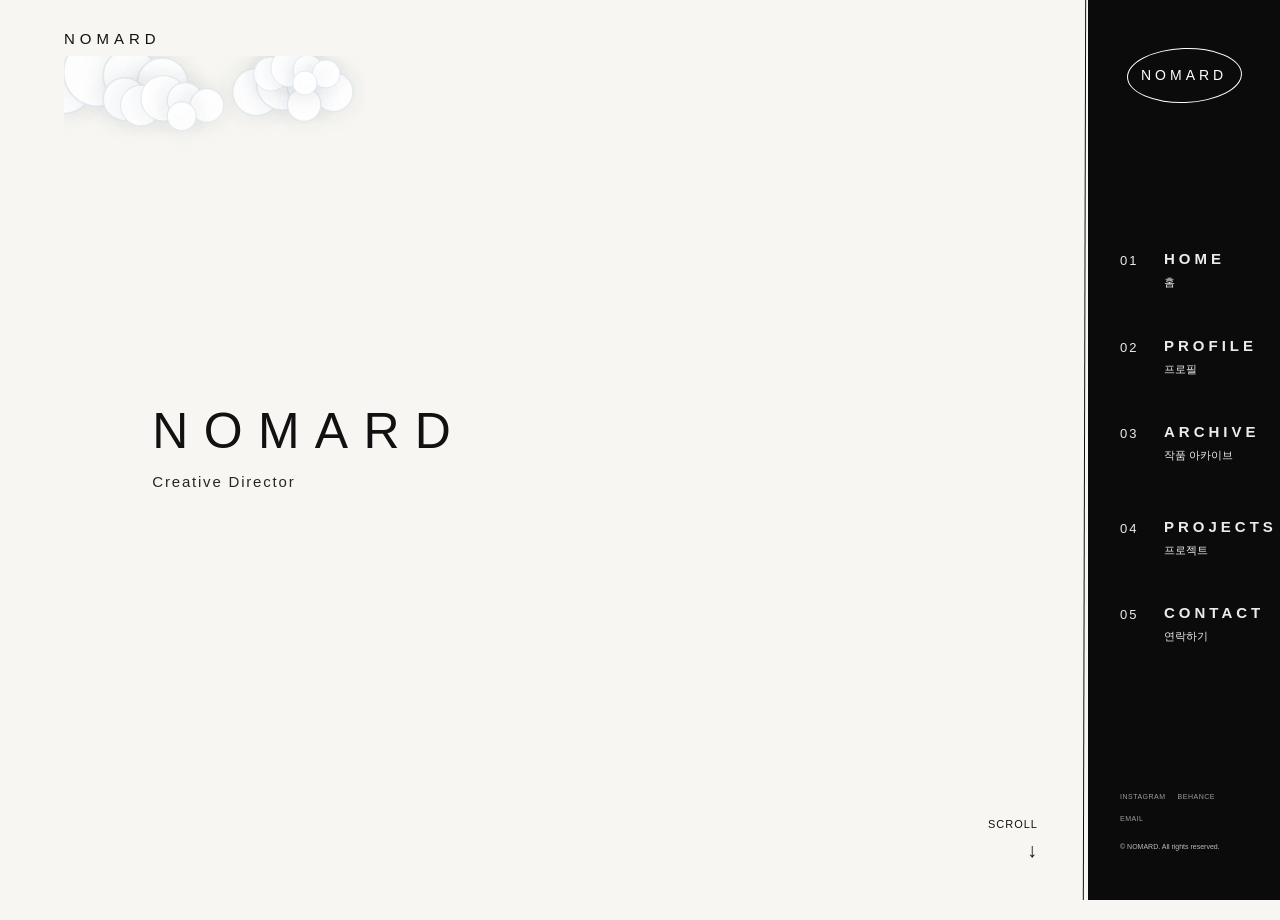
==== index.html @ b76940b4 "First website upload" ====
<!DOCTYPE html>
<html lang="ko">
<head>
  <meta charset="UTF-8" />
  <meta name="referrer" content="no-referrer" />
  <!-- CSP and other security headers are applied via server response headers. -->

  <meta name="viewport" content="width=device-width, initial-scale=1.0" />

  <title>NOMARD | Creative Director</title>

  <link rel="stylesheet" href="css/style.css">
</head>

<body>
  <div class="page">

    <!-- 왼쪽 흰색 메인 영역 -->
    <main class="main-area" id="home">

      <div class="cloud-layer" aria-hidden="true">
        <canvas id="cloudCanvas" class="cloud-canvas"></canvas>
      </div>

      <header class="top-header">
        <a href="#" class="small-logo">NOMARD</a>

        <nav class="top-nav">
        </nav>
      </header>

      <section class="hero" id="heroSection">
        <h1 id="heroTitle">NOMARD</h1>
        <p id="heroSubtitle">Creative Director</p>
      </section>

      <div class="scroll">
        <span>SCROLL</span>
        <span class="scroll-arrow">↓</span>
      </div>

      <div class="hero-media" id="heroMedia" aria-hidden="true">
        <div class="painting-container">
          <div class="painting-left">
            <div class="painting-image-wrap">
              <img id="paintingImage" src="./images/cloud.png" alt="뭉게구름 회화 작품" class="painting-image">
            </div>
            <button type="button" id="paintingPrev" class="painting-nav painting-nav--left" aria-label="Previous artwork">‹</button>
            <button type="button" id="paintingNext" class="painting-nav painting-nav--right" aria-label="Next artwork">›</button>
            <p id="paintingCaption" class="painting-caption">뭉게구름 116.8x60.2 50P 캔버스에 아크릴</p>
          </div>
        </div>
        <p class="hero-media-caption"></p>
      </div>

      <div id="about" class="section-anchor"></div>
      <div id="projects" class="section-anchor"></div>
      <div id="contact" class="section-anchor"></div>

    </main>

    <!-- 경계선 -->
    <div class="divider-line"></div>

    <!-- 오른쪽 검은색 사이드바 -->
    <aside class="side-area">

      <div class="side-logo-wrap">
        <div class="side-logo">
          <span>NOMARD</span>
        </div>
      </div>

      <nav class="side-menu">

        <a href="#home" class="menu-item" data-target="home">
          <span class="menu-number">01</span>

          <span>
            <strong class="menu-title">HOME</strong>
            <span class="menu-subtitle">홈</span>
          </span>
        </a>

        <a href="#about" class="menu-item" data-target="about">
          <span class="menu-number">02</span>

          <span>
            <strong class="menu-title">PROFILE</strong>
            <span class="menu-subtitle">프로필</span>
          </span>
        </a>

        <div class="menu-item archive-item" data-target="archive">
          <span class="menu-number">03</span>

          <div>
            <a href="#archive" class="menu-link" data-target="archive">
              <strong class="menu-title">ARCHIVE</strong>
              <span class="menu-subtitle">작품 아카이브</span>
            </a>

            <div class="archive-submenu" aria-label="Archive categories">
              <button type="button" class="archive-submenu-link" data-label="Painting" data-title="PAINTING" data-description="회화 작품들이 모여 있는 섹션입니다." data-target="painting">painting</button>
              <button type="button" class="archive-submenu-link" data-label="Media Art" data-title="MEDIA ART" data-description="미디어 아트 작품들이 모여 있는 섹션입니다." data-target="media">media art</button>
            </div>
          </div>
        </div>

        <a href="#projects" class="menu-item" data-target="projects">
          <span class="menu-number">04</span>

          <span>
            <strong class="menu-title">PROJECTS</strong>
            <span class="menu-subtitle">프로젝트</span>
          </span>
        </a>

        <a href="#contact" class="menu-item" data-target="contact">
          <span class="menu-number">05</span>

          <span>
            <strong class="menu-title">CONTACT</strong>
            <span class="menu-subtitle">연락하기</span>
          </span>
        </a>

      </nav>

      <footer class="side-footer">

        <div class="social-links">
          <a href="https://www.instagram.com/heumeul_heumeul/" target="_blank" rel="noopener noreferrer">INSTAGRAM</a>
          <a href="https://www.behance.net/a52d21a0" target="_blank" rel="noopener noreferrer">BEHANCE</a>
          <a href="mailto:ssyaaa3578@naver.com">EMAIL</a>
        </div>

        <p class="copyright">
          © NOMARD. All rights reserved.
        </p>

      </footer>

    </aside>

  </div>

  <div id="archiveOverlay" class="archive-overlay" aria-hidden="true">
    <div class="archive-panel">
      <h2 id="archiveTitle">ARCHIVE</h2>
      <p id="archiveDescription">작품 아카이브 섹션입니다.</p>
      <button type="button" class="archive-close" id="archiveClose">Close</button>
    </div>
  </div>

  <script src="js/main.js" defer></script>
</body>
</html>
---- css/style.css ----
* {
  margin: 0;
  padding: 0;
  box-sizing: border-box;
}

html {
  scroll-behavior: smooth;
}

body {
  font-family: Arial, Helvetica, sans-serif;
  background: #f7f6f2;
  color: #111;
  overflow-x: hidden;
  line-height: 1.4;
  -webkit-font-smoothing: antialiased;
  text-rendering: optimizeLegibility;
}

/* 기본 페이지 레이아웃: 왼쪽 메인(약 85%), 오른쪽 사이드(약 15%) */
.page {
  display: flex;
  align-items: stretch;
}

/* 데스크탑 이상에서 2단 레이아웃으로 보여주기 위한 기본값 (미디어쿼리로 재정의 가능) */
.main-area {
  width: calc(100% - 15%);
  min-height: 100vh;
  padding: 56px 64px;
  position: relative;
  background: transparent;
}

.side-area {
  width: 15%;
  min-width: 180px;
  position: fixed;
  top: 0;
  right: 0;
  bottom: 0;
  padding: 48px 32px;
  display: flex;
  flex-direction: column;
  justify-content: space-between;
  background: #0b0b0b;
  color: #fff;
}

/* 사이드바 내부 링크 색상 고정 (브라우저 기본 방문색 보라 제거) */
.side-area a,
.side-area a:visited {
  color: inherit;
  text-decoration: none;
}

.side-area .menu-item .menu-title,
.side-area .menu-item .menu-subtitle,
.side-area .menu-number {
  color: rgba(255,255,255,0.92);
}

.social-links a,
.side-footer a {
  color: rgba(255,255,255,0.6);
  text-decoration: none;
}

.menu-item a:hover,
.archive-submenu .archive-submenu-link:hover {
  opacity: 0.85;
  transform: translateX(2px);
}


.contact-actions {
  display: flex;
  gap: 12px;
  align-items: center;
}

.contact-link {
  display: inline-flex;
  align-items: center;
  gap: 12px;
  padding: 12px 14px;
  background: #fff;
  border: 1px solid rgba(17, 17, 17, 0.06);
  border-radius: 20px;
  box-shadow: 0 12px 30px rgba(17, 17, 17, 0.06);
  color: #111;
  font-weight: 700;
  letter-spacing: 1px;
  text-transform: uppercase;
}

.contact-link:hover {
  transform: translateY(-3px);
}

.contact-icon {
  position: relative;
  width: 44px;
  height: 44px;
  border-radius: 12px;
  display: inline-block;
}

.contact-icon.ig-icon {
  background: radial-gradient(circle at 30% 25%, #fdd090 0%, #f47464 30%, #cb2d7f 60%, #4b52e5 95%);
  box-shadow: inset 0 0 0 1px rgba(255, 255, 255, 0.22), 0 8px 20px rgba(0, 0, 0, 0.08);
}

.contact-icon.email-icon {
  background: linear-gradient(180deg, #ffffff 0%, #f3f3f3 100%);
  border: 1px solid rgba(17,17,17,0.06);
}

.contact-icon.ig-icon::before {
  content: "";
  position: absolute;
  width: 28px;
  height: 28px;
  top: 8px;
  left: 8px;
  border-radius: 8px;
  background: rgba(255, 255, 255, 0.95);
}

.contact-icon.ig-icon::after {
  content: "";
  position: absolute;
  width: 16px;
  height: 16px;
  top: 50%;
  left: 50%;
  transform: translate(-50%, -50%);
  border-radius: 50%;
  background: #111;
  box-shadow: inset 0 0 0 2px rgba(255, 255, 255, 0.75);
}

.contact-icon.ig-icon .flash,
.contact-icon.email-icon .flash {
  position: absolute;
  top: 8px;
  right: 8px;
  width: 8px;
  height: 8px;
  border-radius: 50%;
  background: #fff;
  box-shadow: 0 0 0 1px rgba(255, 255, 255, 0.75);
}

.contact-icon.email-icon .envelope {
  position: absolute;
  left: 10px;
  right: 10px;
  top: 14px;
  height: 12px;
  background: linear-gradient(90deg, rgba(0,0,0,0.9) 0%, rgba(0,0,0,0.9) 100%);
  clip-path: polygon(0 0, 100% 0, 100% 65%, 50% 40%, 0 65%);
  border-radius: 2px;
}

.contact-text {
  font-size: 12px;
  letter-spacing: 1.5px;
}

.small-logo {
  font-size: 15px;
  font-weight: 500;
  letter-spacing: 5px;
}

/* 왼쪽 상단 로고 링크 색상 고정 (보라색 방문색 제거) */
.small-logo,
.small-logo:visited {
  color: #111;
  text-decoration: none;
}

.small-logo:hover,
.small-logo:focus-visible {
  opacity: 0.8;
  transform: translateY(-1px);
}

.top-nav {
  display: flex;
  gap: 42px;
  margin-right: 20px;
}

/* 상단 헤더 고정: 왼쪽 상단에 작은 로고 배치 */
.top-header {
  position: absolute;
  top: 28px;
  left: 64px;
  z-index: 10;
  display: flex;
  align-items: center;
  gap: 18px;
}

/* 모바일에서는 내부 여백에 맞춰 위치 조정 */
@media (max-width: 700px) {
  .top-header {
    position: relative;
    top: 0;
    left: 0;
    padding: 8px 0;
  }
}

.top-nav a {
  font-size: 12px;
  letter-spacing: 1px;
  transition: opacity 0.3s ease, transform 0.25s ease;
  padding: 2px 0;
  position: relative;
}

.top-nav a::after {
  content: "";
  position: absolute;
  left: 0;
  bottom: -2px;
  width: 100%;
  height: 1px;
  background: currentColor;
  transform: scaleX(0);
  transform-origin: left;
  transition: transform 0.25s ease;
}

.top-nav a:hover::after,
.top-nav a:focus-visible::after {
  transform: scaleX(1);
}

.top-nav a:hover,
.top-nav a:focus-visible {
  opacity: 0.45;
  transform: translateY(-1px);
}

.hero {
  position: absolute;
  top: 50%;
  left: 14%;
  z-index: 2;
  transform: translateY(-50%);
  transition: top 0.45s cubic-bezier(0.22, 1, 0.36, 1), transform 0.45s cubic-bezier(0.22, 1, 0.36, 1), opacity 0.35s ease;
  max-width: min(560px, 76vw);
  opacity: 1;
}

.hero.hero--section {
  top: 42%;
  transform: translateY(-50%) translateX(4px);
}

.hero h1 {
  font-size: clamp(38px, 3.9vw, 72px);
  font-weight: 500;
  letter-spacing: clamp(12px, 1.2vw, 20px);
  white-space: nowrap;
  line-height: 1;
  transition: transform 0.45s cubic-bezier(0.22, 1, 0.36, 1), letter-spacing 0.35s ease;
}

.hero p {
  margin-top: 14px;
  font-size: 15px;
  letter-spacing: 1.8px;
  opacity: 0.9;
  line-height: 1.5;
  transition: transform 0.45s cubic-bezier(0.22, 1, 0.36, 1), opacity 0.35s ease;
}

.contact-card {
  margin-top: 24px;
  max-width: 320px;
  opacity: 0;
  pointer-events: none;
  transform: translateY(12px);
  transition: opacity 0.3s ease, transform 0.3s ease;
}

.contact-card.show {
  opacity: 1;
  pointer-events: auto;
  transform: translateY(0);
}

.contact-link {
  display: inline-flex;
  align-items: center;
  gap: 12px;
  padding: 16px 18px;
  background: #fff;
  border: 1px solid rgba(17, 17, 17, 0.08);
  border-radius: 24px;
  box-shadow: 0 18px 42px rgba(17, 17, 17, 0.08);
  color: #111;
  font-weight: 700;
  letter-spacing: 1px;
  text-transform: uppercase;
}

.contact-icon {
  position: relative;
  width: 46px;
  height: 46px;
  border-radius: 18px;
  background: radial-gradient(circle at 30% 25%, #fdd090 0%, #f47464 30%, #cb2d7f 60%, #4b52e5 95%);
  box-shadow: inset 0 0 0 1px rgba(255, 255, 255, 0.22), 0 10px 26px rgba(0, 0, 0, 0.12);
}

.contact-icon::before {
  content: "";
  position: absolute;
  inset: 8px;
  border-radius: 14px;
  background: rgba(255, 255, 255, 0.94);
}

.contact-icon::after {
  content: "";
  position: absolute;
  width: 16px;
  height: 16px;
  top: 50%;
  left: 50%;
  transform: translate(-50%, -50%);
  border-radius: 50%;
  background: #111;
  box-shadow: inset 0 0 0 2px rgba(255, 255, 255, 0.75);
}

.contact-icon .flash {
  position: absolute;
  top: 8px;
  right: 8px;
  width: 8px;
  height: 8px;
  border-radius: 50%;
  background: #fff;
  box-shadow: 0 0 0 1px rgba(255, 255, 255, 0.75);
}

.contact-text {
  font-size: 12px;
  letter-spacing: 1.5px;
}

.hero.hero--section h1 {
  transform: translateY(-2px);
  letter-spacing: 22px;
}

.hero.hero--section p {
  transform: translateY(-2px);
  opacity: 1;
}

.main-area.artwork-visible .hero {
  top: 112px;
  left: clamp(50px, 7vw, 110px);
  transform: none;
}

.main-area.artwork-visible .hero h1 {
  font-size: clamp(34px, 3.2vw, 56px);
  letter-spacing: clamp(12px, 1.6vw, 20px);
}

.main-area.artwork-visible .hero p {
  margin-top: 10px;
}

.scroll {
  position: absolute;
  right: 50px;
  bottom: 40px;
  display: flex;
  flex-direction: column;
  gap: 8px;
  font-size: 11px;
  letter-spacing: 1px;
  text-align: right;
  z-index: 2;
}

.main-area.artwork-visible .scroll {
  display: none;
}

.scroll-arrow {
  font-size: 20px;
  line-height: 1;
}

.hero-media {
  position: absolute;
  top: 0;
  right: 0;
  bottom: 0;
  left: 0;
  display: flex;
  flex-direction: column;
  align-items: stretch;
  justify-content: center;
  z-index: 1;
  padding-top: 160px;
  box-sizing: border-box;
  opacity: 0;
  transform: translateY(20px);
  pointer-events: none;
  transition: opacity 1s ease, transform 1s ease;
}

.hero-media.show {
  opacity: 1;
  transform: translateY(0);
  pointer-events: auto;
}

.hero-artwork {
  display: block;
  width: min(820px, 100%);
  height: auto;
  min-width: 0;
  min-height: 0;
  max-width: 100%;
  max-height: calc(100% - 46px);
  object-fit: contain;
  border-radius: 20px;
  border: 1px solid rgba(17, 17, 17, 0.08);
  box-shadow: 0 26px 56px rgba(17, 17, 17, 0.08);
  background: #f7f6f2;
}

.painting-container {
  position: relative;
  display: flex;
  justify-content: center;
  width: 100%;
  background: transparent;
  border-radius: 24px;
  overflow: hidden;
  padding: 24px 0 0;
}

.painting-nav {
  position: absolute;
  top: 50%;
  transform: translateY(-50%);
  width: 38px;
  height: 38px;
  border: 1px solid rgba(17, 17, 17, 0.14);
  border-radius: 50%;
  background: rgba(255, 255, 255, 0.92);
  color: rgba(17, 17, 17, 0.9);
  font-size: 20px;
  font-weight: 700;
  display: flex;
  align-items: center;
  justify-content: center;
  cursor: pointer;
  transition: transform 0.2s ease, box-shadow 0.2s ease, background-color 0.2s ease;
  backdrop-filter: blur(10px);
  z-index: 3;
}

.painting-nav:hover,
.painting-nav:focus-visible {
  transform: translateY(-50%) scale(1.05);
  box-shadow: 0 10px 24px rgba(17, 17, 17, 0.14);
  outline: none;
  background: rgba(255, 255, 255, 1);
}

.painting-nav--left {
  left: 16px;
}

.painting-nav--right {
  right: 16px;
}

.painting-left {
  position: relative;
  flex: 0 0 auto;
  width: min(840px, 100%);
  max-width: 840px;
  overflow: hidden;
  margin: 0 auto;
  border-radius: 24px;
  background: #fff;
  box-shadow: 0 38px 90px rgba(17, 17, 17, 0.08);
  border: 1px solid rgba(255, 255, 255, 0.55);
}

.painting-image-wrap {
  position: relative;
  width: 100%;
  transition: opacity 0.35s ease;
}

.painting-left.fade-out .painting-image-wrap {
  opacity: 0.35;
}

.painting-left img {
  width: 100%;
  height: auto;
  object-fit: cover;
  object-position: center;
  display: block;
  opacity: 1;
  transition: opacity 0.45s ease, transform 0.35s ease, filter 0.35s ease;
  filter: saturate(1.04) contrast(1.03);
  user-select: none;
  -webkit-user-drag: none;
  -webkit-touch-callout: none;
  pointer-events: none;
}

.painting-left:hover img {
  transform: scale(1.01);
  filter: saturate(1.08) contrast(1.05);
}

.painting-caption {
  margin: 16px 5% 24px;
  width: 90%;
  max-width: 840px;
  text-align: left;
  font-size: 15px;
  color: rgba(17, 17, 17, 0.78);
  line-height: 1.8;
  letter-spacing: 0.25px;
}

.painting-right h2{
  font-size:48px;
  margin:0;
  line-height:1.05;
}

.hero-media-caption {
  margin-top: 20px;
  font-size: 14px;
  letter-spacing: 0.45px;
  color: #555;
  max-width: 700px;
  line-height: 1.8;
  text-align: center;
}

.side-logo-wrap {
  display: flex;
  justify-content: center;
}

.side-logo {
  width: 115px;
  height: 55px;
  border: 1px solid #fff;
  border-radius: 50%;
  display: flex;
  align-items: center;
  justify-content: center;
  transform: rotate(-2deg);
}

.side-logo span {
  font-size: 14px;
  letter-spacing: 4px;
  transform: rotate(2deg);
}

.side-menu {
  display: flex;
  flex-direction: column;
  gap: 46px;
}

.menu-item {
  display: grid;
  grid-template-columns: 34px 1fr;
  column-gap: 10px;
  align-items: start;
}

.archive-submenu {
  display: flex;
  flex-direction: column;
  gap: 16px;
  margin-top: 18px;
}

.archive-submenu-link {
  width: 100%;
  background: transparent;
  border: 0;
  color: #fff;
  padding: 10px 0;
  text-align: left;
  font-size: 14px;
  letter-spacing: 2px;
  text-transform: uppercase;
  cursor: pointer;
  transition: opacity 0.2s ease, transform 0.25s ease;
}

.archive-submenu-link:hover,
.archive-submenu-link:focus-visible {
  opacity: 0.8;
  transform: translateX(2px);
}

.menu-number {
  color: #969696;
  font-size: 13px;
  letter-spacing: 2px;
  padding-top: 2px;
}

.menu-title {
  display: block;
  font-size: 15px;
  letter-spacing: 4px;
  margin-bottom: 6px;
  line-height: 1.2;
}

.menu-subtitle {
  font-size: 11px;
  color: #d4d4d4;
  line-height: 1.5;
  display: block;
}

.section-anchor {
  display: block;
  height: 0;
}

.menu-link {
  display: block;
}

.archive-item {
  position: relative;
  display: grid;
  grid-template-columns: 34px 1fr;
  align-items: start;
}

.archive-submenu {
  display: flex;
  flex-direction: column;
  gap: 8px;
  margin-top: 8px;
  max-height: 0;
  overflow: hidden;
  opacity: 0;
  transform: translateY(-4px);
  transition: all 0.25s ease;
  padding-left: 0;
}

.archive-item:hover .archive-submenu,
.archive-item:focus-within .archive-submenu {
  max-height: 120px;
  opacity: 1;
  transform: translateY(0);
}

.archive-submenu .archive-submenu-link {
  font-size: 11px;
  letter-spacing: 2px;
  color: #d4d4d4;
  text-transform: lowercase;
  text-align: left;
  background: transparent;
  border: 0;
  padding: 0;
  cursor: pointer;
  transition: color 0.2s ease, opacity 0.2s ease, transform 0.25s ease;
}

.archive-submenu .archive-submenu-link:hover,
.archive-submenu .archive-submenu-link:focus-visible {
  color: #fff;
  opacity: 0.8;
  transform: translateX(2px);
}

.interaction-label {
  position: fixed;
  right: 24px;
  bottom: 24px;
  background: rgba(17, 17, 17, 0.92);
  color: #fff;
  padding: 10px 14px;
  font-size: 11px;
  letter-spacing: 1px;
  text-transform: uppercase;
  opacity: 0;
  pointer-events: none;
  transform: translateY(8px);
  transition: all 0.25s ease;
  z-index: 30;
  border: 1px solid rgba(255,255,255,0.18);
}

.interaction-label.show {
  opacity: 1;
  transform: translateY(0);
}

.archive-overlay {
  position: fixed;
  inset: 0;
  background: rgba(247, 246, 242, 0.96);
  display: flex;
  align-items: center;
  justify-content: center;
  padding: 40px;
  opacity: 0;
  pointer-events: none;
  transition: opacity 0.35s ease;
  z-index: 40;
}

.archive-overlay.show {
  opacity: 1;
  pointer-events: auto;
}

.archive-overlay.show .archive-panel {
  transform: translateY(0);
  opacity: 1;
}

.archive-panel {
  width: min(760px, 100%);
  background: transparent;
  border: 0;
  box-shadow: none;
  text-align: center;
  color: #111;
  transform: translateY(8px);
  transition: transform 0.35s ease, opacity 0.35s ease;
  opacity: 0;
}

.archive-panel h2 {
  font-size: 26px;
  letter-spacing: 5px;
  margin-bottom: 14px;
  text-transform: uppercase;
  line-height: 1.2;
}

.archive-panel p {
  font-size: 14px;
  line-height: 1.8;
  letter-spacing: 1px;
  margin-bottom: 12px;
  max-width: 560px;
  margin-inline: auto;
}

.archive-close {
  margin-top: 24px;
  border: 1px solid rgba(17, 17, 17, 0.25);
  background: transparent;
  color: #111;
  padding: 10px 18px;
  font-size: 11px;
  letter-spacing: 2px;
  text-transform: uppercase;
  cursor: pointer;
  transition: background-color 0.2s ease, color 0.2s ease, transform 0.2s ease;
}

.archive-close:hover,
.archive-close:focus-visible {
  background-color: rgba(17, 17, 17, 0.06);
  transform: translateY(-1px);
}

.side-footer {
  font-size: 8px;
  color: #ddd;
}

.social-links {
  display: flex;
  flex-wrap: wrap;
  gap: 12px;
  margin-bottom: 18px;
  font-size: 7px;
  letter-spacing: 0.5px;
}

.copyright {
  font-size: 7px;
  line-height: 1.5;
  color: #bdbdbd;
}

/* 흰색과 검은색 사이의 손그림 선 */
.divider-line {
  position: fixed;
  top: 0;
  right: calc(15% - 5px);
  width: 12px;
  height: 100vh;
  z-index: 20;
  pointer-events: auto;
  cursor: ns-resize;
}

.divider-line::before,
.divider-line::after {
  content: "";
  position: absolute;
  top: 0;
  width: 1px;
  height: 100%;
  background: #111;
  pointer-events: none;
}

.divider-line::before {
  left: 3px;
  transform: rotate(0.15deg);
}

.divider-line::after {
  left: 8px;
  opacity: 0.45;
  transform: rotate(-0.1deg);
}

/* 태블릿 */
@media (max-width: 1100px) {
  .main-area {
    width: 82%;
  }

  .side-area {
    width: 18%;
    min-width: 180px;
  }

  .divider-line {
    right: calc(18% - 5px);
  }

  .top-nav {
    display: none;
  }

  .hero {
    left: 10%;
  }

  .hero h1 {
    letter-spacing: 18px;
  }
}

/* 모바일 */
@media (max-width: 700px) {
  .page {
    display: block;
  }

  .main-area {
    width: 100%;
    min-height: 75vh;
    padding: 28px 24px;
  }

  .side-area {
    position: relative;
    width: 100%;
    min-width: 0;
    height: auto;
    min-height: 100vh;
    padding: 38px 28px;
  }

  .divider-line {
    display: none;
  }

  .hero {
    top: 48%;
    left: 24px;
    right: 24px;
  }

  .hero h1 {
    font-size: 38px;
    letter-spacing: 12px;
  }

  .hero p {
    font-size: 13px;
    letter-spacing: 2px;
  }

  .main-area.artwork-visible {
    min-height: 640px;
  }

  .main-area.artwork-visible .hero {
    top: 92px;
    left: 24px;
    right: 24px;
  }

  .main-area.artwork-visible .hero h1 {
    font-size: 30px;
    letter-spacing: 8px;
  }

  .hero-media {
    top: 190px;
    right: auto;
    bottom: 32px;
    left: 24px;
    width: calc(100vw - 48px);
    min-width: 0;
    max-width: calc(100vw - 48px);
  }

  .hero-artwork {
    width: 100%;
    max-width: 100%;
    border-radius: 14px;
  }

  .scroll {
    left: 24px;
    bottom: 25px;
  }

  .side-menu {
    margin: 80px 0;
  }

  .side-logo {
    width: 150px;
    height: 70px;
  }

  .side-footer {
    font-size: 10px;
  }

  .social-links,
  .copyright {
    font-size: 9px;
  }
}
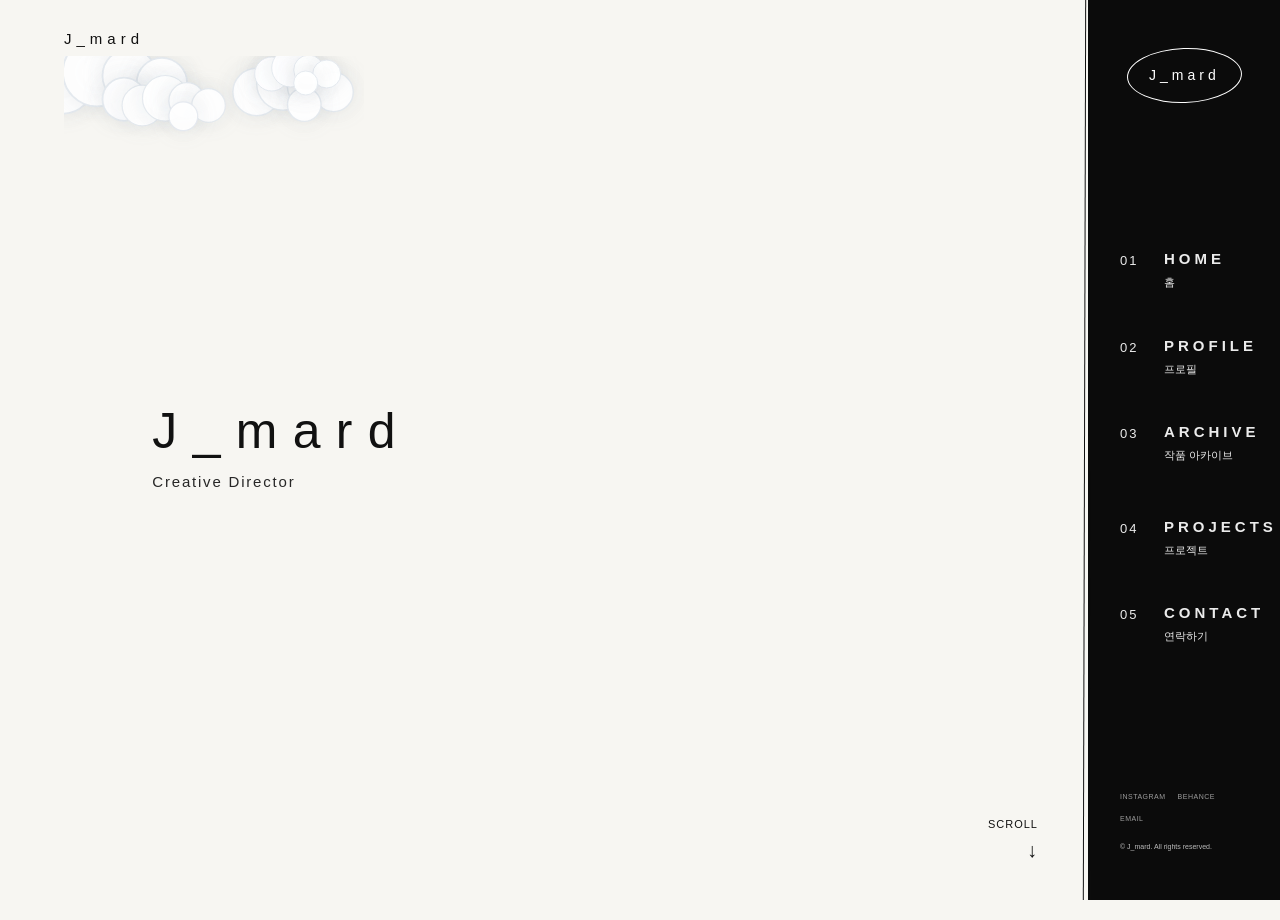
==== commit 5815ef1e: "J_MARD 브랜드명 수정" ====
--- a/index.html
+++ b/index.html
@@ -7,7 +7,7 @@
 
   <meta name="viewport" content="width=device-width, initial-scale=1.0" />
 
-  <title>NOMARD | Creative Director</title>
+  <title>J_MARD | Creative Director</title>
 
   <link rel="stylesheet" href="css/style.css">
 </head>
@@ -23,14 +23,14 @@
       </div>
 
       <header class="top-header">
-        <a href="#" class="small-logo">NOMARD</a>
+        <a href="#" class="small-logo">J_mard</a>
 
         <nav class="top-nav">
         </nav>
       </header>
 
       <section class="hero" id="heroSection">
-        <h1 id="heroTitle">NOMARD</h1>
+        <h1 id="heroTitle">J_mard</h1>
         <p id="heroSubtitle">Creative Director</p>
       </section>
 
@@ -66,8 +66,8 @@
     <aside class="side-area">
 
       <div class="side-logo-wrap">
-        <div class="side-logo">
-          <span>NOMARD</span>
+          <div class="side-logo">
+          <span>J_mard</span>
         </div>
       </div>
 
@@ -136,7 +136,7 @@
         </div>
 
         <p class="copyright">
-          © NOMARD. All rights reserved.
+          © J_mard. All rights reserved.
         </p>
 
       </footer>
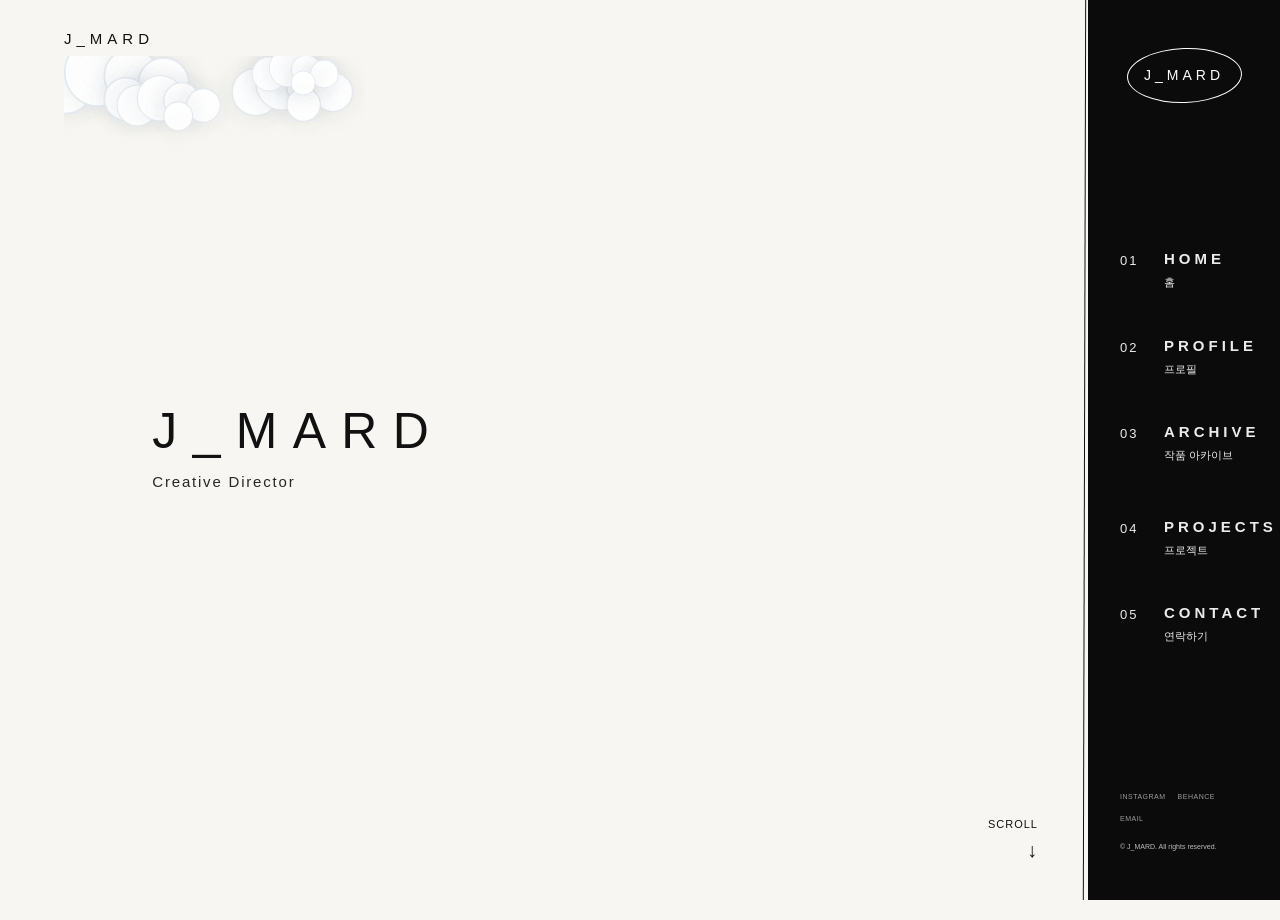
==== commit 56e57f98: "대문자 표기 통일: J_MARD" ====
--- a/index.html
+++ b/index.html
@@ -23,14 +23,14 @@
       </div>
 
       <header class="top-header">
-        <a href="#" class="small-logo">J_mard</a>
+        <a href="#" class="small-logo">J_MARD</a>
 
         <nav class="top-nav">
         </nav>
       </header>
 
       <section class="hero" id="heroSection">
-        <h1 id="heroTitle">J_mard</h1>
+        <h1 id="heroTitle">J_MARD</h1>
         <p id="heroSubtitle">Creative Director</p>
       </section>
 
@@ -67,7 +67,7 @@
 
       <div class="side-logo-wrap">
           <div class="side-logo">
-          <span>J_mard</span>
+          <span>J_MARD</span>
         </div>
       </div>
 
@@ -136,7 +136,7 @@
         </div>
 
         <p class="copyright">
-          © J_mard. All rights reserved.
+          © J_MARD. All rights reserved.
         </p>
 
       </footer>
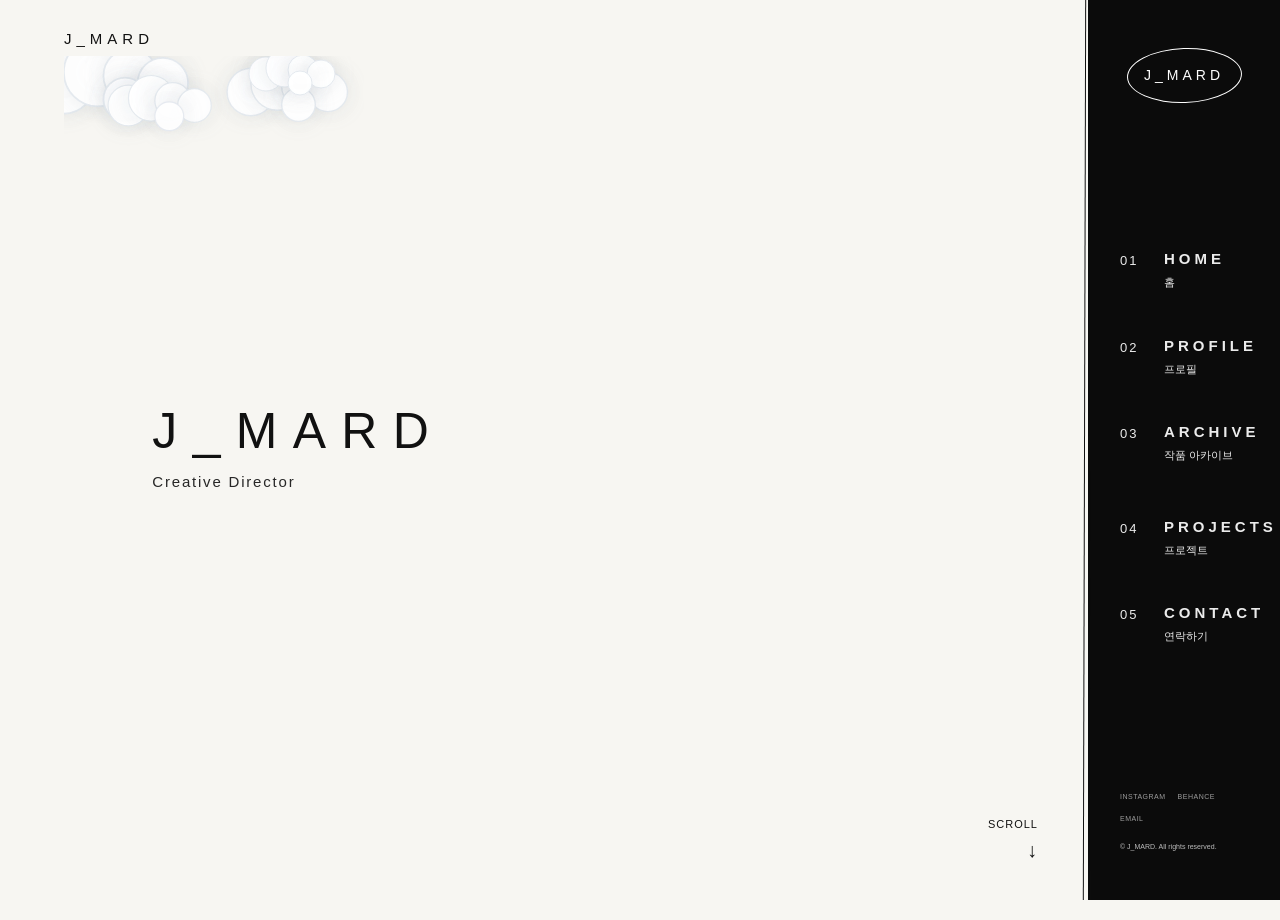
==== commit 92b447bb: "Add files via upload" ====
--- a/index.html
+++ b/index.html
@@ -113,6 +113,10 @@
           <span>
             <strong class="menu-title">PROJECTS</strong>
             <span class="menu-subtitle">프로젝트</span>
+            <span class="menu-project-detail">
+              <span class="project-detail-item" role="button" tabindex="0" data-project-title="FLUID WORLD">FLUID WORLD</span>
+              <span class="project-detail-item" role="button" tabindex="0" data-project-title="MUTANT SEA">MUTANT SEA</span>
+            </span>
           </span>
         </a>
 
--- a/css/style.css
+++ b/css/style.css
@@ -16,6 +16,21 @@
   line-height: 1.4;
   -webkit-font-smoothing: antialiased;
   text-rendering: optimizeLegibility;
+  -webkit-user-select: none;
+  -moz-user-select: none;
+  -ms-user-select: none;
+  user-select: none;
+  -webkit-touch-callout: none;
+}
+
+img, canvas, video, svg {
+  -webkit-user-select: none;
+  -moz-user-select: none;
+  -ms-user-select: none;
+  user-select: none;
+  -webkit-user-drag: none;
+  user-drag: none;
+  pointer-events: none;
 }
 
 /* 기본 페이지 레이아웃: 왼쪽 메인(약 85%), 오른쪽 사이드(약 15%) */
@@ -269,7 +284,12 @@
   letter-spacing: clamp(12px, 1.2vw, 20px);
   white-space: nowrap;
   line-height: 1;
-  transition: transform 0.45s cubic-bezier(0.22, 1, 0.36, 1), letter-spacing 0.35s ease;
+  transition: opacity 0.2s ease, transform 0.3s cubic-bezier(0.22, 1, 0.36, 1), letter-spacing 0.35s ease;
+}
+
+.hero h1.is-changing {
+  opacity: 0;
+  transform: translateY(8px);
 }
 
 .hero p {
@@ -644,6 +664,46 @@
   color: #d4d4d4;
   line-height: 1.5;
   display: block;
+}
+
+.menu-project-detail {
+  display: block;
+  max-height: 0;
+  margin-top: 0;
+  overflow: hidden;
+  color: #d4d4d4;
+  font-size: 9px;
+  letter-spacing: 1.2px;
+  line-height: 1.7;
+  opacity: 0;
+  transform: translateY(-3px);
+  transition: max-height 0.25s ease, margin-top 0.25s ease, opacity 0.25s ease, transform 0.25s ease;
+}
+
+.menu-project-detail span {
+  display: block;
+}
+
+.project-detail-item {
+  cursor: pointer;
+  transition: color 0.2s ease, opacity 0.2s ease;
+}
+
+.project-detail-item:hover,
+.project-detail-item:focus-visible {
+  color: #fff;
+  opacity: 0.8;
+  outline: none;
+}
+
+.menu-item:hover .menu-project-detail,
+.menu-item.is-hovered .menu-project-detail,
+.menu-item:focus-visible .menu-project-detail,
+.menu-item:focus-within .menu-project-detail {
+  max-height: 40px;
+  margin-top: 8px;
+  opacity: 1;
+  transform: translateY(0);
 }
 
 .section-anchor {
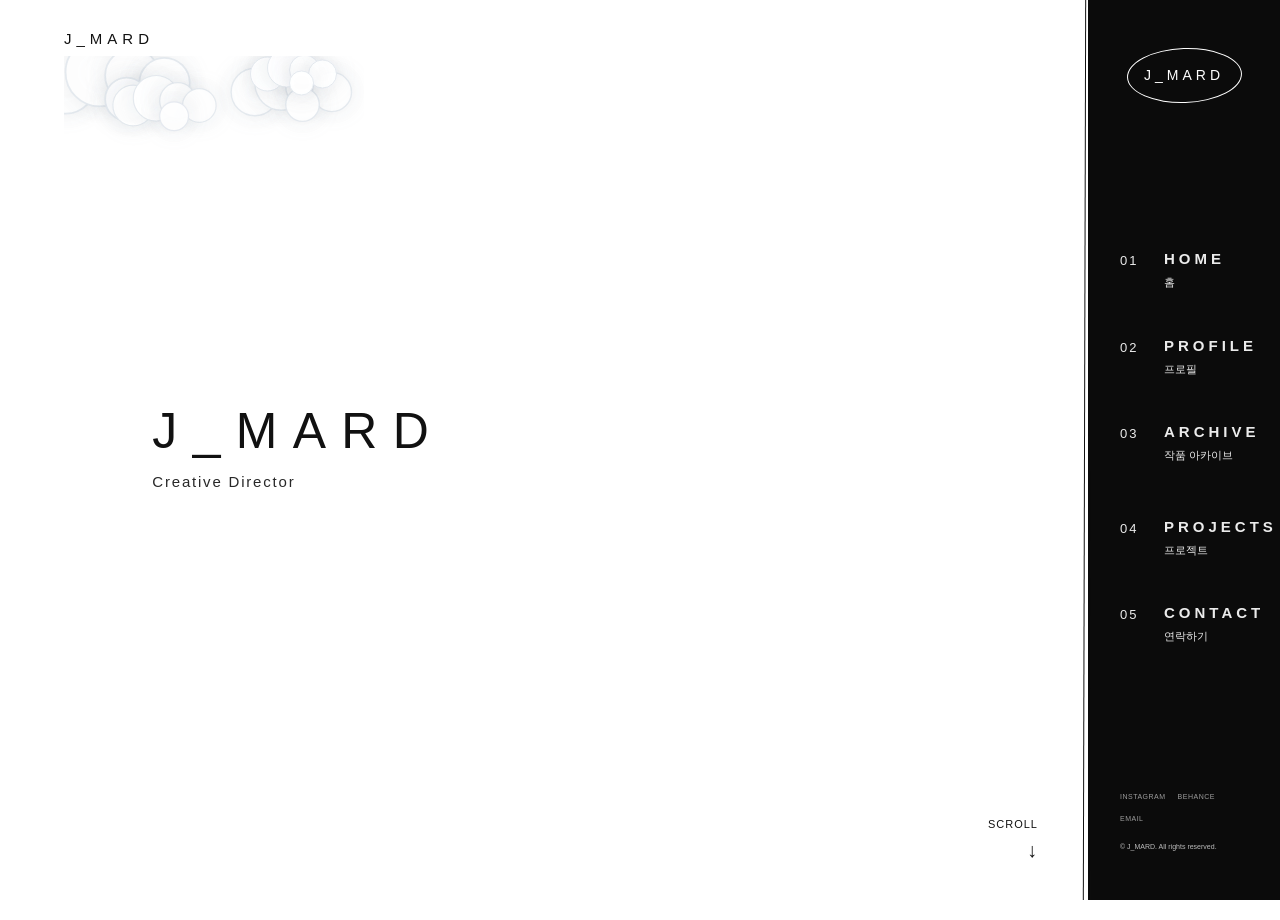
==== commit 904f0cc2: "Add files via upload" ====
--- a/index.html
+++ b/index.html
@@ -49,6 +49,12 @@
             <button type="button" id="paintingNext" class="painting-nav painting-nav--right" aria-label="Next artwork">›</button>
             <p id="paintingCaption" class="painting-caption">뭉게구름 116.8x60.2 50P 캔버스에 아크릴</p>
           </div>
+        </div>
+        <div class="fluid-world-video-container">
+          <video id="fluidWorldVideo" class="fluid-world-video" controls playsinline preload="metadata" aria-label="FLUID WORLD project video">
+            <source src="./video/Timeline%201.mov" type="video/quicktime">
+            브라우저에서 이 동영상을 재생할 수 없습니다.
+          </video>
         </div>
         <p class="hero-media-caption"></p>
       </div>
--- a/css/style.css
+++ b/css/style.css
@@ -10,7 +10,7 @@
 
 body {
   font-family: Arial, Helvetica, sans-serif;
-  background: #f7f6f2;
+  background: #fff;
   color: #111;
   overflow-x: hidden;
   line-height: 1.4;
@@ -402,6 +402,25 @@
   margin-top: 10px;
 }
 
+.main-area.fluid-world-visible {
+  min-height: 100vh;
+}
+
+.main-area.fluid-world-visible .hero {
+  top: 112px;
+  left: clamp(50px, 7vw, 110px);
+  transform: none;
+}
+
+.main-area.fluid-world-visible .hero h1 {
+  font-size: clamp(34px, 3.2vw, 56px);
+  letter-spacing: clamp(4px, 1vw, 12px);
+}
+
+.main-area.fluid-world-visible .hero p {
+  margin-top: 10px;
+}
+
 .scroll {
   position: absolute;
   right: 50px;
@@ -446,6 +465,41 @@
 .hero-media.show {
   opacity: 1;
   transform: translateY(0);
+  pointer-events: auto;
+}
+
+.hero-media.is-fluid-world {
+  top: 224px;
+  bottom: 40px;
+  padding: 0 clamp(50px, 7vw, 110px);
+  justify-content: flex-start;
+}
+
+.fluid-world-video-container {
+  display: none;
+  width: min(840px, 100%);
+  margin: 0;
+  overflow: hidden;
+  border-radius: 18px;
+  background: #000;
+  box-shadow: 0 38px 90px rgba(17, 17, 17, 0.12);
+}
+
+.hero-media.is-fluid-world .painting-container {
+  display: none;
+}
+
+.hero-media.is-fluid-world .fluid-world-video-container {
+  display: block;
+}
+
+.fluid-world-video {
+  display: block;
+  width: 100%;
+  max-height: min(62vh, 620px);
+  aspect-ratio: 16 / 9;
+  background: #000;
+  object-fit: contain;
   pointer-events: auto;
 }
 
@@ -461,7 +515,7 @@
   border-radius: 20px;
   border: 1px solid rgba(17, 17, 17, 0.08);
   box-shadow: 0 26px 56px rgba(17, 17, 17, 0.08);
-  background: #f7f6f2;
+  background: #fff;
 }
 
 .painting-container {
@@ -788,7 +842,7 @@
 .archive-overlay {
   position: fixed;
   inset: 0;
-  background: rgba(247, 246, 242, 0.96);
+  background: rgba(255, 255, 255, 0.96);
   display: flex;
   align-items: center;
   justify-content: center;
@@ -984,6 +1038,10 @@
     min-height: 640px;
   }
 
+  .main-area.fluid-world-visible {
+    min-height: 640px;
+  }
+
   .main-area.artwork-visible .hero {
     top: 92px;
     left: 24px;
@@ -1005,6 +1063,26 @@
     max-width: calc(100vw - 48px);
   }
 
+  .main-area.fluid-world-visible .hero {
+    top: 92px;
+    left: 24px;
+    right: 24px;
+  }
+
+  .main-area.fluid-world-visible .hero h1 {
+    font-size: 30px;
+    letter-spacing: 6px;
+  }
+
+  .hero-media.is-fluid-world {
+    top: 170px;
+    right: auto;
+    bottom: 32px;
+    left: 24px;
+    width: calc(100vw - 48px);
+    padding: 0;
+  }
+
   .hero-artwork {
     width: 100%;
     max-width: 100%;
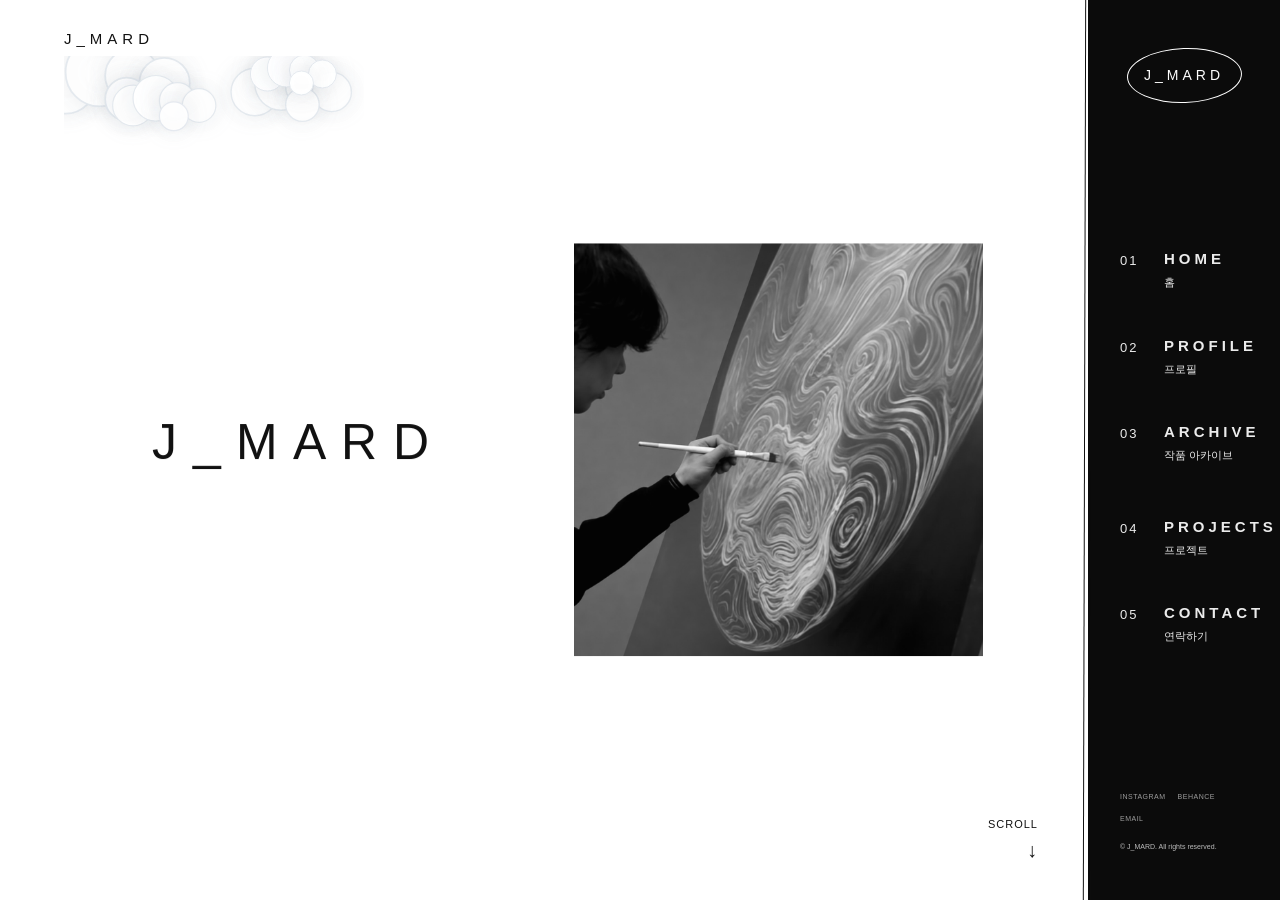
==== commit af113561: "Add files via upload" ====
--- a/index.html
+++ b/index.html
@@ -7,7 +7,7 @@
 
   <meta name="viewport" content="width=device-width, initial-scale=1.0" />
 
-  <title>J_MARD | Creative Director</title>
+  <title>J_MARD</title>
 
   <link rel="stylesheet" href="css/style.css">
 </head>
@@ -21,6 +21,10 @@
       <div class="cloud-layer" aria-hidden="true">
         <canvas id="cloudCanvas" class="cloud-canvas"></canvas>
       </div>
+      <video id="projectBackgroundVideo" class="project-background-video" muted loop playsinline aria-hidden="true"></video>
+      <div class="home-artwork">
+        <img src="./images/1.jpeg" alt="작품을 그리고 있는 모습">
+      </div>
 
       <header class="top-header">
         <a href="#" class="small-logo">J_MARD</a>
@@ -31,7 +35,7 @@
 
       <section class="hero" id="heroSection">
         <h1 id="heroTitle">J_MARD</h1>
-        <p id="heroSubtitle">Creative Director</p>
+        <p id="heroSubtitle"></p>
       </section>
 
       <div class="scroll">
@@ -52,7 +56,7 @@
         </div>
         <div class="fluid-world-video-container">
           <video id="fluidWorldVideo" class="fluid-world-video" controls playsinline preload="metadata" aria-label="FLUID WORLD project video">
-            <source src="./video/Timeline%201.mov" type="video/quicktime">
+            <source src="./video/2.mov" type="video/quicktime">
             브라우저에서 이 동영상을 재생할 수 없습니다.
           </video>
         </div>
--- a/css/style.css
+++ b/css/style.css
@@ -48,6 +48,51 @@
   background: transparent;
 }
 
+.main-area.home-visible {
+  background: #fff;
+}
+
+.home-artwork {
+  display: none;
+  position: absolute;
+  top: 50%;
+  right: clamp(36px, 8vw, 110px);
+  z-index: 1;
+  width: min(38%, 500px);
+  max-height: 72vh;
+  aspect-ratio: 1;
+  overflow: hidden;
+  transform: translateY(-50%);
+}
+
+.main-area.home-visible .home-artwork {
+  display: block;
+}
+
+.home-artwork img {
+  display: block;
+  width: 100%;
+  height: 100%;
+  object-fit: contain;
+  filter: grayscale(100%);
+}
+
+.project-background-video {
+  position: absolute;
+  inset: 0;
+  z-index: 0;
+  display: none;
+  width: 100%;
+  height: 100%;
+  object-fit: cover;
+  opacity: 0.45;
+  pointer-events: none;
+}
+
+.main-area.project-video-background-visible .project-background-video {
+  display: block;
+}
+
 .side-area {
   width: 15%;
   min-width: 180px;
@@ -287,9 +332,37 @@
   transition: opacity 0.2s ease, transform 0.3s cubic-bezier(0.22, 1, 0.36, 1), letter-spacing 0.35s ease;
 }
 
-.hero h1.is-changing {
-  opacity: 0;
-  transform: translateY(8px);
+.hero .text-char {
+  display: inline-block;
+  white-space: pre;
+  animation: hero-text-form 620ms cubic-bezier(0.2, 0.75, 0.25, 1) both;
+  animation-delay: calc(var(--char-index) * 28ms);
+}
+
+.hero p .text-char {
+  animation-duration: 520ms;
+  animation-delay: calc(90ms + var(--char-index) * 20ms);
+}
+
+@keyframes hero-text-form {
+  from {
+    opacity: 0;
+    filter: blur(7px);
+    transform: translateY(0.55em) scale(0.94);
+  }
+
+  to {
+    opacity: 1;
+    filter: blur(0);
+    transform: translateY(0) scale(1);
+  }
+}
+
+@media (prefers-reduced-motion: reduce) {
+  .hero .text-char {
+    animation-duration: 1ms;
+    animation-delay: 0ms;
+  }
 }
 
 .hero p {
@@ -491,6 +564,15 @@
 
 .hero-media.is-fluid-world .fluid-world-video-container {
   display: block;
+}
+
+.hero-media.is-fluid-world .hero-media-caption {
+  order: -1;
+  max-width: 840px;
+  margin: 0 0 14px;
+  color: #000;
+  font-weight: 600;
+  text-align: left;
 }
 
 .fluid-world-video {
@@ -968,16 +1050,18 @@
 /* 태블릿 */
 @media (max-width: 1100px) {
   .main-area {
-    width: 82%;
+    width: calc(100% - max(200px, 22vw));
   }
 
   .side-area {
-    width: 18%;
-    min-width: 180px;
+    width: max(200px, 22vw);
+    min-width: 0;
+    padding-right: 20px;
+    padding-left: 20px;
   }
 
   .divider-line {
-    right: calc(18% - 5px);
+    right: calc(max(200px, 22vw) - 5px);
   }
 
   .top-nav {
@@ -1001,17 +1085,51 @@
 
   .main-area {
     width: 100%;
-    min-height: 75vh;
-    padding: 28px 24px;
+    min-height: 100vh;
+    min-height: 100svh;
+    padding: 28px 20px 150px;
+  }
+
+  .home-artwork {
+    top: 36%;
+    right: 20px;
+    left: 20px;
+    width: auto;
+    max-height: none;
+    height: 46%;
+    transform: none;
+  }
+
+  .main-area.home-visible .hero {
+    top: 17%;
+    left: 20px;
+    right: 20px;
+    transform: none;
+  }
+
+  .main-area.home-visible .hero h1 {
+    font-size: 30px;
+    letter-spacing: 8px;
   }
 
   .side-area {
-    position: relative;
+    position: fixed;
+    z-index: 25;
     width: 100%;
     min-width: 0;
     height: auto;
-    min-height: 100vh;
-    padding: 38px 28px;
+    min-height: 0;
+    top: auto;
+    right: 0;
+    bottom: 0;
+    padding: 6px 0 calc(5px + env(safe-area-inset-bottom));
+    gap: 2px;
+    justify-content: flex-start;
+    box-shadow: 0 -8px 24px rgba(0, 0, 0, 0.12);
+  }
+
+  .side-logo-wrap {
+    display: none;
   }
 
   .divider-line {
@@ -1020,13 +1138,13 @@
 
   .hero {
     top: 48%;
-    left: 24px;
-    right: 24px;
+    left: 20px;
+    right: 20px;
   }
 
   .hero h1 {
-    font-size: 38px;
-    letter-spacing: 12px;
+    font-size: clamp(30px, 8vw, 38px);
+    letter-spacing: clamp(6px, 2.4vw, 12px);
   }
 
   .hero p {
@@ -1035,51 +1153,54 @@
   }
 
   .main-area.artwork-visible {
-    min-height: 640px;
+    min-height: 100vh;
+    min-height: 100svh;
   }
 
   .main-area.fluid-world-visible {
-    min-height: 640px;
+    min-height: 100vh;
+    min-height: 100svh;
   }
 
   .main-area.artwork-visible .hero {
-    top: 92px;
-    left: 24px;
-    right: 24px;
+    top: 78px;
+    left: 20px;
+    right: 20px;
   }
 
   .main-area.artwork-visible .hero h1 {
-    font-size: 30px;
-    letter-spacing: 8px;
+    font-size: clamp(26px, 7vw, 30px);
+    letter-spacing: clamp(4px, 2vw, 8px);
   }
 
   .hero-media {
-    top: 190px;
+    top: 160px;
     right: auto;
-    bottom: 32px;
-    left: 24px;
-    width: calc(100vw - 48px);
+    bottom: calc(140px + env(safe-area-inset-bottom));
+    left: 20px;
+    width: calc(100vw - 40px);
     min-width: 0;
-    max-width: calc(100vw - 48px);
+    max-width: calc(100vw - 40px);
+    padding-top: 0;
   }
 
   .main-area.fluid-world-visible .hero {
-    top: 92px;
-    left: 24px;
-    right: 24px;
+    top: 78px;
+    left: 20px;
+    right: 20px;
   }
 
   .main-area.fluid-world-visible .hero h1 {
-    font-size: 30px;
-    letter-spacing: 6px;
+    font-size: clamp(24px, 6.5vw, 30px);
+    letter-spacing: clamp(3px, 1.5vw, 6px);
   }
 
   .hero-media.is-fluid-world {
-    top: 170px;
+    top: 148px;
     right: auto;
-    bottom: 32px;
-    left: 24px;
-    width: calc(100vw - 48px);
+    bottom: calc(140px + env(safe-area-inset-bottom));
+    left: 20px;
+    width: calc(100vw - 40px);
     padding: 0;
   }
 
@@ -1090,25 +1211,186 @@
   }
 
   .scroll {
-    left: 24px;
-    bottom: 25px;
+    display: none;
   }
 
   .side-menu {
-    margin: 80px 0;
-  }
-
-  .side-logo {
-    width: 150px;
-    height: 70px;
+    display: flex;
+    flex-direction: row;
+    align-items: stretch;
+    gap: 0;
+    width: 100%;
+    margin: 0;
+    padding: 2px 12px 0;
+    overflow-x: auto;
+    overscroll-behavior-x: contain;
+    scrollbar-width: none;
+    -webkit-overflow-scrolling: touch;
+  }
+
+  .side-menu::-webkit-scrollbar,
+  .social-links::-webkit-scrollbar {
+    display: none;
+  }
+
+  .menu-item,
+  .archive-item {
+    flex: 0 0 auto;
+    grid-template-columns: 18px auto;
+    column-gap: 6px;
+    align-items: start;
+    min-width: 76px;
+    min-height: 48px;
+    padding: 6px 8px;
+    scroll-snap-align: start;
+  }
+
+  .side-menu {
+    scroll-snap-type: x proximity;
+  }
+
+  .menu-project-detail {
+    display: flex;
+    flex-wrap: nowrap;
+    gap: 8px;
+    max-height: none;
+    margin-top: 4px;
+    opacity: 1;
+    transform: translateY(0);
+    font-size: 9px;
+  }
+
+  .archive-submenu {
+    flex-direction: row;
+    gap: 8px;
+    max-height: none;
+    margin-top: 4px;
+    overflow: visible;
+    opacity: 1;
+    transform: translateY(0);
+  }
+
+  .menu-title {
+    margin-bottom: 0;
+    font-size: 11px;
+    letter-spacing: 1.5px;
+    white-space: nowrap;
+  }
+
+  .menu-number,
+  .menu-subtitle {
+    display: none;
+  }
+
+  .project-detail-item,
+  .archive-submenu-link {
+    display: inline-flex;
+    align-items: center;
+    min-height: 36px;
+    padding: 4px 0;
+    font-size: 9px;
+    letter-spacing: 0.8px;
+    white-space: nowrap;
+  }
+
+  .archive-submenu .archive-submenu-link {
+    font-size: 9px;
+    letter-spacing: 0.8px;
   }
 
   .side-footer {
-    font-size: 10px;
-  }
-
-  .social-links,
+    display: block;
+    padding: 0 14px;
+  }
+
+  .social-links {
+    flex-wrap: nowrap;
+    justify-content: flex-end;
+    gap: 16px;
+    margin: 0;
+    overflow-x: auto;
+    scrollbar-width: none;
+    font-size: 9px;
+  }
+
+  .social-links a {
+    display: inline-flex;
+    align-items: center;
+    min-height: 40px;
+    white-space: nowrap;
+  }
+
   .copyright {
-    font-size: 9px;
-  }
-}
+    display: none;
+  }
+
+  .menu-item[aria-current="page"] > span > .menu-title,
+  .menu-item[aria-current="page"] > div > .menu-link .menu-title,
+  .archive-submenu-link[aria-current="page"] {
+    color: #fff;
+    text-decoration: underline;
+    text-underline-offset: 4px;
+  }
+
+  .painting-container {
+    padding-top: 8px;
+  }
+
+  .painting-left {
+    border-radius: 14px;
+  }
+
+  .painting-nav--left {
+    left: 8px;
+  }
+
+  .painting-nav--right {
+    right: 8px;
+  }
+
+  .painting-caption {
+    margin: 10px 5% 12px;
+    font-size: 12px;
+    line-height: 1.6;
+  }
+
+  .fluid-world-video-container {
+    border-radius: 12px;
+  }
+
+  .hero-media.is-fluid-world .hero-media-caption {
+    margin-bottom: 10px;
+    font-size: 12px;
+    line-height: 1.6;
+  }
+
+  .interaction-label {
+    right: 12px;
+    bottom: calc(132px + env(safe-area-inset-bottom));
+    max-width: calc(100vw - 24px);
+  }
+}
+
+@media (max-width: 700px) and (max-height: 620px) {
+  .main-area.artwork-visible .hero,
+  .main-area.fluid-world-visible .hero {
+    top: 58px;
+  }
+
+  .hero-media {
+    top: 132px;
+  }
+
+  .hero-media.is-fluid-world {
+    top: 122px;
+  }
+
+  .main-area.home-visible .hero {
+    top: 14%;
+  }
+
+  .home-artwork {
+    top: 32%;
+    height: 48%;
+  }
+}
